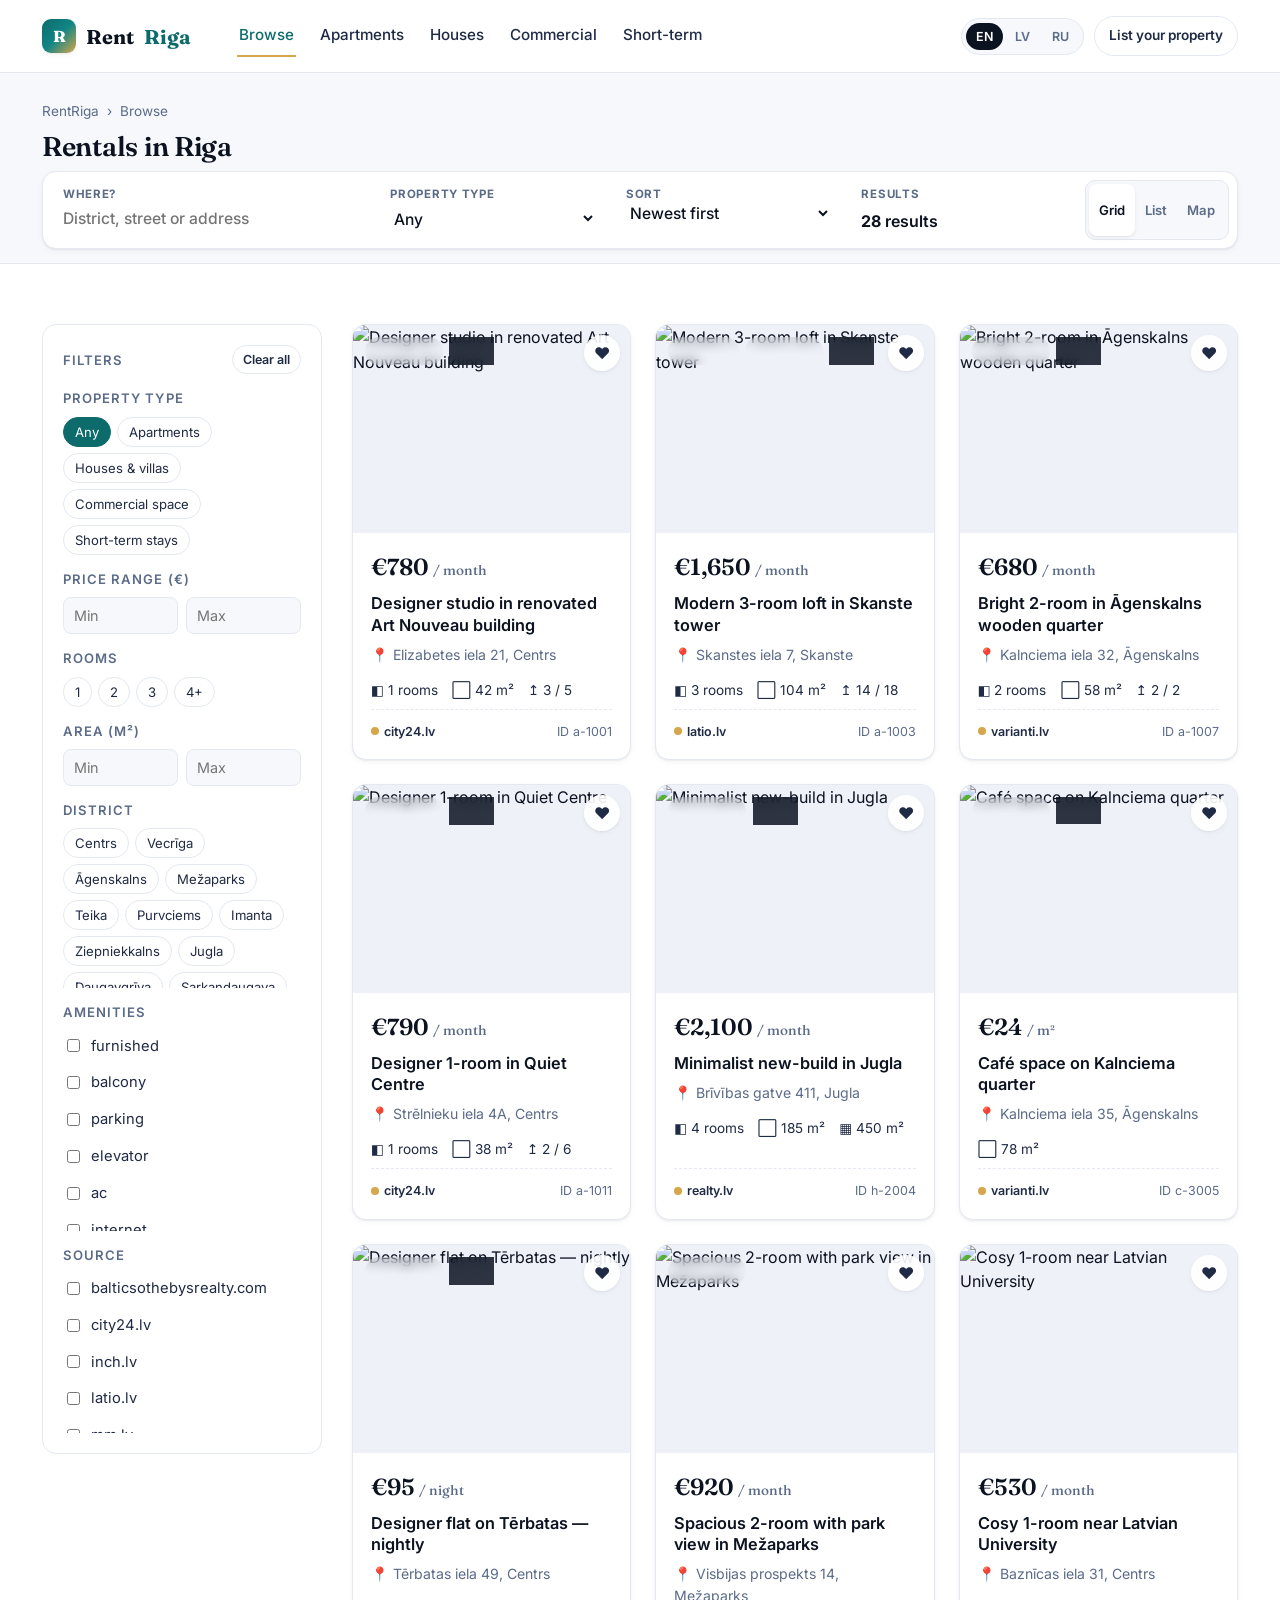
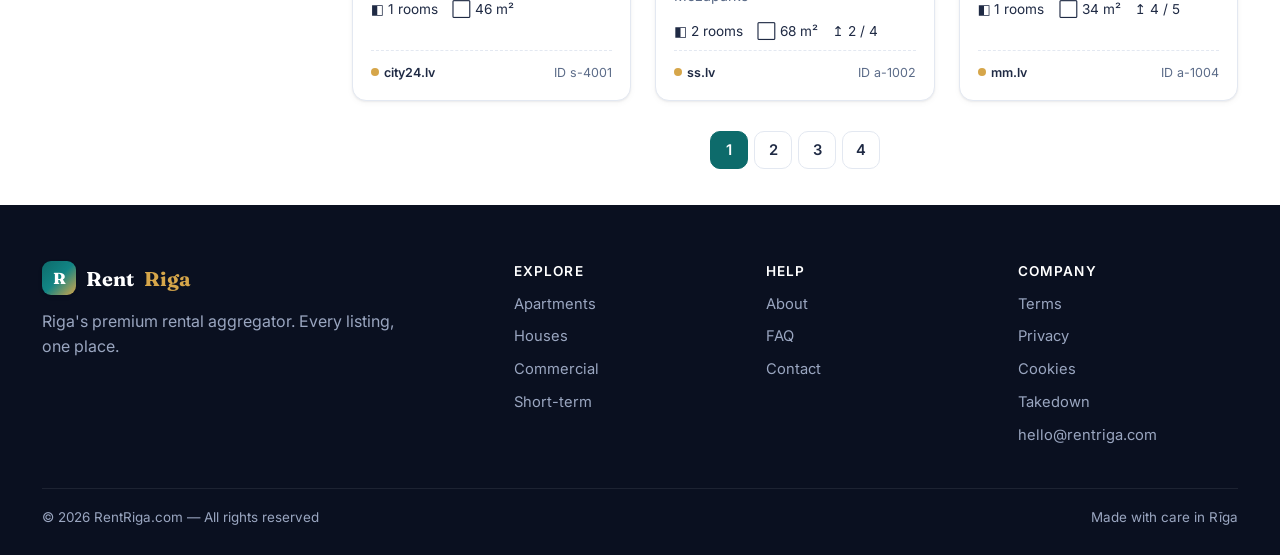
==== listings.html @ 9bfd9d5f "Initial commit — RentRiga static demo, scraper prototype, and strategy docs" ====
<!doctype html>
<html lang="en">
<head>
<meta charset="utf-8">
<meta name="viewport" content="width=device-width,initial-scale=1">
<title>Browse rentals in Riga — RentRiga</title>
<meta name="description" content="Search every rental listing in Riga — apartments, houses, commercial space and short-term stays — aggregated from 30+ Latvian property portals.">
<meta name="robots" content="index,follow">
<link rel="canonical" href="https://rentriga.com/listings.html">
<link rel="icon" type="image/svg+xml" href="/assets/icons/icon-192.svg">
<link rel="apple-touch-icon" href="/assets/icons/icon-512.svg">
<link rel="manifest" href="/manifest.json">
<meta name="theme-color" content="#0d6b6b">

<link rel="preconnect" href="https://fonts.googleapis.com">
<link rel="preconnect" href="https://fonts.gstatic.com" crossorigin>
<link href="https://fonts.googleapis.com/css2?family=Inter:wght@400;500;600;700&family=Fraunces:opsz,wght@9..144,500;9..144,600;9..144,700&display=swap" rel="stylesheet">
<link rel="stylesheet" href="assets/css/styles.css">
</head>
<body class="js-listings">

<header class="site-header">
  <div class="container nav">
    <a class="brand" href="index.html">
      <span class="brand-mark"><span>R</span></span>
      Rent<b>Riga</b>
    </a>
    <nav class="nav-links">
      <a href="listings.html" class="active" data-t="nav.browse">Browse</a>
      <a href="listings.html?type=apartment" data-t="nav.apartments">Apartments</a>
      <a href="listings.html?type=house" data-t="nav.houses">Houses</a>
      <a href="listings.html?type=commercial" data-t="nav.commercial">Commercial</a>
      <a href="listings.html?type=short_term" data-t="nav.shortterm">Short-term</a>
    </nav>
    <div class="nav-spacer"></div>
    <div class="nav-tools">
      <div class="lang-switch">
        <button data-lang="en" class="active">EN</button>
        <button data-lang="lv">LV</button>
        <button data-lang="ru">RU</button>
      </div>
      <a class="btn btn-ghost btn-sm" href="#" data-t="nav.list">List your property</a>
    </div>
  </div>
</header>

<!-- Search bar (compact) -->
<section class="page-head">
  <div class="container">
    <div class="crumbs">
      <a href="index.html">RentRiga</a> &nbsp;›&nbsp;
      <span data-t="nav.browse">Browse</span>
    </div>
    <h1 style="font-size:1.7rem;margin-bottom:10px">Rentals in Riga</h1>

    <div class="search-bar-compact" id="quickBar">
      <div class="search-field">
        <label data-t="search.where">Where?</label>
        <input id="fQ" data-t-ph="search.where_ph" placeholder="District, street or address">
      </div>
      <div class="search-field">
        <label data-t="lst.type">Property type</label>
        <select id="fTypeSel">
          <option value="" data-t="search.any">Any</option>
          <option value="apartment" data-t="cats.apt">Apartments</option>
          <option value="house" data-t="cats.hs">Houses</option>
          <option value="commercial" data-t="cats.cm">Commercial</option>
          <option value="short_term" data-t="cats.st">Short-term</option>
        </select>
      </div>
      <div class="search-field">
        <label data-t="lst.sort">Sort</label>
        <select id="fSort" class="sort-select" style="border:0;background:transparent;padding:0">
          <option value="new" data-t="lst.sort_new">Newest first</option>
          <option value="lowhi" data-t="lst.sort_lowhi">Price: low to high</option>
          <option value="hilo" data-t="lst.sort_hilo">Price: high to low</option>
          <option value="m2" data-t="lst.sort_m2">Largest first</option>
        </select>
      </div>
      <div class="search-field">
        <label data-t="lst.results">Results</label>
        <span id="resCount" style="padding-top:6px;font-weight:600"></span>
      </div>
      <div class="view-toggle">
        <button class="active" data-v="grid" data-t="lst.grid">Grid</button>
        <button data-v="list" data-t="lst.list">List</button>
        <button data-v="map" data-t="lst.map">Map</button>
      </div>
    </div>
  </div>
</section>

<section class="section-sm">
  <div class="container layout">

    <!-- FILTERS -->
    <aside class="filters">
      <div style="display:flex;justify-content:space-between;align-items:center;margin-bottom:8px">
        <h4 style="margin:0" data-t="lst.filters">Filters</h4>
        <button id="fClear" class="btn btn-ghost btn-sm" style="padding:6px 10px;font-size:.78rem" data-t="lst.clear">Clear all</button>
      </div>

      <h4 data-t="lst.type">Property type</h4>
      <div id="fTypeChips" class="chip-row">
        <button class="chip active" data-type="" type="button"><span data-t="search.any">Any</span></button>
        <button class="chip" data-type="apartment" type="button"><span data-t="cats.apt">Apartments</span></button>
        <button class="chip" data-type="house" type="button"><span data-t="cats.hs">Houses</span></button>
        <button class="chip" data-type="commercial" type="button"><span data-t="cats.cm">Commercial</span></button>
        <button class="chip" data-type="short_term" type="button"><span data-t="cats.st">Short-term</span></button>
      </div>

      <h4 data-t="lst.price_range">Price range (€)</h4>
      <div class="range-row">
        <input id="minPrice" type="number" placeholder="Min" min="0">
        <input id="maxPrice" type="number" placeholder="Max" min="0">
      </div>

      <h4 data-t="lst.rooms">Rooms</h4>
      <div id="fRoomChips" class="chip-row">
        <button class="chip" data-r="1" type="button">1</button>
        <button class="chip" data-r="2" type="button">2</button>
        <button class="chip" data-r="3" type="button">3</button>
        <button class="chip" data-r="4" type="button">4+</button>
      </div>

      <h4 data-t="lst.area">Area (m²)</h4>
      <div class="range-row">
        <input id="minArea" type="number" placeholder="Min" min="0">
        <input id="maxArea" type="number" placeholder="Max" min="0">
      </div>

      <h4 data-t="lst.district">District</h4>
      <div id="fDistricts" class="chip-row" style="max-height:160px;overflow:auto"></div>

      <h4 data-t="lst.amenities">Amenities</h4>
      <div id="fAmenities" class="check-list" style="max-height:200px;overflow:auto"></div>

      <h4 data-t="lst.source">Source</h4>
      <div id="fSources" class="check-list" style="max-height:160px;overflow:auto"></div>
    </aside>

    <!-- RESULTS -->
    <main>
      <div id="mapPane" style="display:none;margin-bottom:18px"></div>
      <div id="resultsGrid" class="listings-grid"></div>
      <div id="pager" class="pager"></div>
    </main>

  </div>
</section>

<footer class="site-footer">
  <div class="container">
    <div class="foot-grid">
      <div>
        <div class="brand" style="color:#fff">
          <span class="brand-mark"><span>R</span></span>
          Rent<b style="color:var(--accent)">Riga</b>
        </div>
        <p style="margin-top:14px;max-width:36ch" data-t="foot.tagline">Riga's premium rental aggregator. Every listing, one place.</p>
      </div>
      <div>
        <h4 data-t="foot.explore">Explore</h4>
        <a href="listings.html?type=apartment" data-t="nav.apartments">Apartments</a>
        <a href="listings.html?type=house" data-t="nav.houses">Houses</a>
        <a href="listings.html?type=commercial" data-t="nav.commercial">Commercial</a>
        <a href="listings.html?type=short_term" data-t="nav.shortterm">Short-term</a>
      </div>
      <div>
        <h4 data-t="foot.help">Help</h4>
        <a href="#" data-t="foot.about">About</a>
        <a href="#" data-t="foot.faq">FAQ</a>
        <a href="#" data-t="foot.contact">Contact</a>
      </div>
      <div>
        <h4 data-t="foot.company">Company</h4>
        <a href="terms.html" data-t="foot.terms">Terms</a>
        <a href="privacy.html" data-t="foot.privacy">Privacy</a>
        <a href="cookies.html">Cookies</a>
        <a href="takedown.html">Takedown</a>
        <a href="mailto:hello@rentriga.com">hello@rentriga.com</a>
      </div>
    </div>
    <div class="foot-bottom">
      <span data-t="foot.rights">© 2026 RentRiga.com — All rights reserved</span>
      <span>Made with care in Rīga</span>
    </div>
  </div>
</footer>

<script src="assets/js/data.js"></script>
<script src="assets/js/i18n.js"></script>
<script src="assets/js/app.js"></script>
</body>
</html>
---- assets/css/styles.css ----
/* ===========================================================
   RentRiga — Premium Rental Portal
   Single stylesheet, mobile-first, modern, no framework needed.
   =========================================================== */

:root{
  --bg:           #0b1220;
  --bg-soft:      #0f1830;
  --surface:      #ffffff;
  --surface-2:    #f6f8fc;
  --surface-3:    #eef1f7;
  --ink:          #0b1220;
  --ink-2:        #1f2a44;
  --muted:        #5b6b88;
  --line:         #e3e8f1;
  --primary:      #0d6b6b;     /* deep teal — calm, premium */
  --primary-2:    #0a5757;
  --accent:       #d6a64a;     /* warm amber — Riga rooftops */
  --accent-2:     #c08f33;
  --danger:       #c43d4b;
  --good:         #1f9d6a;
  --radius:       14px;
  --radius-sm:    10px;
  --shadow-sm:    0 1px 2px rgba(11,18,32,.06), 0 2px 6px rgba(11,18,32,.04);
  --shadow-md:    0 6px 18px rgba(11,18,32,.08), 0 2px 6px rgba(11,18,32,.05);
  --shadow-lg:    0 18px 50px rgba(11,18,32,.16);
  --maxw:         1240px;
  --font:         "Inter", "Helvetica Neue", system-ui, -apple-system, "Segoe UI", Roboto, sans-serif;
  --font-display: "Fraunces", "Playfair Display", Georgia, "Times New Roman", serif;
}

*,*::before,*::after{box-sizing:border-box}
html{scroll-behavior:smooth}
body{
  margin:0;
  font-family:var(--font);
  color:var(--ink);
  background:var(--surface);
  line-height:1.55;
  -webkit-font-smoothing:antialiased;
  text-rendering:optimizeLegibility;
}
img{max-width:100%;display:block}
a{color:inherit;text-decoration:none}
button{font-family:inherit;cursor:pointer;border:0;background:none}
input,select,textarea{font-family:inherit;color:inherit}

.container{max-width:var(--maxw);margin:0 auto;padding:0 22px}
.section{padding:64px 0}
.section-sm{padding:36px 0}

h1,h2,h3,h4{font-family:var(--font-display);font-weight:600;letter-spacing:-.01em;color:var(--ink);margin:0 0 .4em}
h1{font-size:clamp(2.1rem,4.4vw,3.4rem);line-height:1.05}
h2{font-size:clamp(1.6rem,2.6vw,2.2rem);line-height:1.15}
h3{font-size:1.2rem;line-height:1.3}
p{margin:.4em 0 .9em}
.lead{font-size:1.1rem;color:var(--ink-2)}
.muted{color:var(--muted)}

/* ---------- Header ---------- */
.site-header{
  position:sticky;top:0;z-index:50;
  background:rgba(255,255,255,.85);
  backdrop-filter:saturate(140%) blur(14px);
  -webkit-backdrop-filter:saturate(140%) blur(14px);
  border-bottom:1px solid var(--line);
}
.nav{display:flex;align-items:center;gap:28px;height:72px}
.brand{display:flex;align-items:center;gap:10px;font-family:var(--font-display);font-weight:700;font-size:1.25rem}
.brand-mark{
  width:34px;height:34px;border-radius:9px;
  background:linear-gradient(135deg,var(--primary) 0%, #128585 50%, var(--accent) 100%);
  display:grid;place-items:center;color:#fff;font-weight:800;letter-spacing:-.02em;
  box-shadow:var(--shadow-sm);
}
.brand-mark span{font-family:var(--font-display);font-size:1rem;line-height:1}
.brand b{color:var(--primary)}
.nav-links{display:flex;gap:22px;margin-left:18px}
.nav-links a{color:var(--ink-2);font-weight:500;font-size:.95rem;padding:8px 2px;border-bottom:2px solid transparent}
.nav-links a:hover, .nav-links a.active{color:var(--primary);border-bottom-color:var(--accent)}
.nav-spacer{flex:1}
.nav-tools{display:flex;align-items:center;gap:10px}
.lang-switch{display:inline-flex;align-items:center;background:var(--surface-2);border:1px solid var(--line);border-radius:999px;padding:4px;gap:2px}
.lang-switch button{font-size:.78rem;font-weight:600;padding:6px 10px;border-radius:999px;color:var(--muted)}
.lang-switch button.active{background:var(--ink);color:#fff}
.btn{
  display:inline-flex;align-items:center;justify-content:center;gap:8px;
  padding:11px 18px;border-radius:999px;font-weight:600;font-size:.93rem;
  transition:transform .12s ease, box-shadow .12s ease, background .12s ease, color .12s ease;
  white-space:nowrap;
}
.btn-primary{background:var(--primary);color:#fff}
.btn-primary:hover{background:var(--primary-2);box-shadow:var(--shadow-md);transform:translateY(-1px)}
.btn-ghost{background:transparent;color:var(--ink-2);border:1px solid var(--line)}
.btn-ghost:hover{background:var(--surface-2)}
.btn-accent{background:var(--accent);color:#1c1306}
.btn-accent:hover{background:var(--accent-2)}
.btn-sm{padding:8px 14px;font-size:.85rem}
.btn-lg{padding:14px 24px;font-size:1rem}

.mobile-toggle{display:none}

/* ---------- Hero ---------- */
.hero{
  position:relative;
  padding:80px 0 110px;
  color:#fff;
  background:
    radial-gradient(1100px 600px at 80% -20%, rgba(214,166,74,.22), transparent 60%),
    radial-gradient(900px 500px at 10% 110%, rgba(13,107,107,.5), transparent 60%),
    linear-gradient(135deg, #0b1220 0%, #11203a 50%, #0d6b6b 130%);
  overflow:hidden;
}
.hero::after{
  content:"";position:absolute;inset:0;
  background-image:url('data:image/svg+xml;utf8,<svg xmlns="http://www.w3.org/2000/svg" width="120" height="120" viewBox="0 0 120 120"><g fill="none" stroke="%23ffffff" stroke-opacity=".035" stroke-width="1"><path d="M0 60 Q30 0 60 60 T120 60"/><path d="M0 80 Q30 20 60 80 T120 80"/></g></svg>');
  opacity:.6;pointer-events:none;
}
.hero .container{position:relative;z-index:1}
.hero h1{color:#fff;max-width:18ch}
.hero h1 em{color:var(--accent);font-style:normal}
.hero p.lead{color:#cfd6e6;max-width:60ch;font-size:1.15rem}
.hero-meta{display:flex;flex-wrap:wrap;gap:18px 28px;margin-top:18px;color:#a9b5cc;font-size:.92rem}
.hero-meta b{color:#fff;font-weight:700;margin-right:6px}

.search-card{
  margin-top:38px;background:#fff;color:var(--ink);
  border-radius:18px;padding:14px;box-shadow:var(--shadow-lg);
  display:grid;grid-template-columns:1.4fr 1fr 1fr 1fr auto;gap:8px;align-items:stretch;
}
.search-field{display:flex;flex-direction:column;padding:8px 14px;border-radius:12px;transition:background .15s}
.search-field:hover{background:var(--surface-2)}
.search-field label{font-size:.72rem;font-weight:700;text-transform:uppercase;letter-spacing:.06em;color:var(--muted)}
.search-field input, .search-field select{
  border:0;background:transparent;padding:6px 0 4px;font-size:.98rem;font-weight:500;outline:none;width:100%;
}
.search-card .btn{align-self:stretch;padding:0 24px;border-radius:12px}
.search-tabs{display:flex;gap:6px;margin-bottom:18px;flex-wrap:wrap}
.search-tabs button{
  padding:9px 16px;border-radius:999px;background:rgba(255,255,255,.08);color:#cfd6e6;font-weight:500;font-size:.88rem;
  border:1px solid rgba(255,255,255,.12);
}
.search-tabs button.active{background:#fff;color:var(--ink);border-color:#fff}

/* ---------- Category cards ---------- */
.cat-grid{display:grid;grid-template-columns:repeat(4,1fr);gap:18px}
.cat-card{
  position:relative;border-radius:var(--radius);overflow:hidden;aspect-ratio:4/5;
  box-shadow:var(--shadow-sm);transition:transform .25s ease, box-shadow .25s ease;
}
.cat-card:hover{transform:translateY(-3px);box-shadow:var(--shadow-md)}
.cat-card img{width:100%;height:100%;object-fit:cover;transition:transform .6s ease}
.cat-card:hover img{transform:scale(1.05)}
.cat-card .ov{
  position:absolute;inset:0;background:linear-gradient(180deg, rgba(11,18,32,.05) 30%, rgba(11,18,32,.78) 100%);
}
.cat-card .meta{
  position:absolute;left:18px;right:18px;bottom:16px;color:#fff;
}
.cat-card .meta small{display:block;text-transform:uppercase;letter-spacing:.08em;font-size:.72rem;opacity:.85}
.cat-card .meta h3{color:#fff;margin:.15em 0 0;font-size:1.25rem}

/* ---------- Section heads ---------- */
.section-head{display:flex;justify-content:space-between;align-items:flex-end;margin-bottom:24px;gap:20px;flex-wrap:wrap}
.section-head .eyebrow{
  display:inline-block;color:var(--primary);font-weight:700;letter-spacing:.08em;text-transform:uppercase;font-size:.78rem;margin-bottom:6px;
}
.section-head h2{margin-bottom:0}
.section-head .actions{display:flex;gap:10px}

/* ---------- Listing card ---------- */
.listings-grid{display:grid;grid-template-columns:repeat(3,1fr);gap:24px}
.listings-grid.cols-2{grid-template-columns:repeat(2,1fr)}
.listing{
  background:#fff;border-radius:var(--radius);overflow:hidden;
  border:1px solid var(--line);box-shadow:var(--shadow-sm);
  transition:transform .2s ease, box-shadow .2s ease, border-color .2s;
  display:flex;flex-direction:column;
}
.listing:hover{transform:translateY(-3px);box-shadow:var(--shadow-md);border-color:#d4dbe8}
.listing-img{position:relative;aspect-ratio:4/3;overflow:hidden;background:var(--surface-3)}
.listing-img img{width:100%;height:100%;object-fit:cover;transition:transform .5s ease}
.listing:hover .listing-img img{transform:scale(1.04)}
.listing-badges{position:absolute;top:12px;left:12px;display:flex;gap:6px;flex-wrap:wrap}
.badge{
  background:rgba(255,255,255,.95);color:var(--ink);padding:5px 9px;border-radius:999px;
  font-size:.72rem;font-weight:700;letter-spacing:.02em;backdrop-filter:blur(6px);
}
.badge.accent{background:var(--accent);color:#1c1306}
.badge.dark{background:rgba(11,18,32,.85);color:#fff}
.badge.good{background:#dcf3e8;color:#0c6a44}
.fav{
  position:absolute;top:10px;right:10px;width:36px;height:36px;border-radius:50%;
  background:rgba(255,255,255,.9);display:grid;place-items:center;box-shadow:var(--shadow-sm);
  color:var(--ink-2);font-size:1rem;
}
.fav:hover{color:var(--danger)}
.fav.is-fav{color:var(--danger)}
.listing-body{padding:16px 18px 18px;display:flex;flex-direction:column;gap:8px;flex:1}
.listing-price{font-family:var(--font-display);font-size:1.45rem;font-weight:600;color:var(--ink)}
.listing-price small{font-size:.85rem;font-weight:500;color:var(--muted);margin-left:4px}
.listing-title{font-weight:600;font-size:1.02rem;color:var(--ink);line-height:1.3}
.listing-location{color:var(--muted);font-size:.88rem;display:flex;align-items:center;gap:5px}
.listing-feats{display:flex;gap:14px;margin-top:6px;color:var(--ink-2);font-size:.85rem;flex-wrap:wrap}
.listing-feats span{display:inline-flex;align-items:center;gap:4px}
.listing-foot{
  margin-top:auto;padding-top:12px;border-top:1px dashed var(--line);
  display:flex;justify-content:space-between;align-items:center;font-size:.78rem;color:var(--muted);
}
.source-tag{display:inline-flex;align-items:center;gap:5px;font-weight:600;color:var(--ink-2)}
.source-tag::before{
  content:"";width:8px;height:8px;border-radius:50%;background:var(--accent);
}

/* ---------- Trust strip ---------- */
.trust{background:var(--surface-2);border-top:1px solid var(--line);border-bottom:1px solid var(--line)}
.trust-row{display:grid;grid-template-columns:repeat(4,1fr);gap:18px;text-align:center;padding:36px 0}
.trust-row .big{font-family:var(--font-display);font-size:2rem;font-weight:600;color:var(--primary)}
.trust-row small{color:var(--muted);font-weight:500;text-transform:uppercase;font-size:.74rem;letter-spacing:.08em}

/* ---------- How it works ---------- */
.how{display:grid;grid-template-columns:repeat(3,1fr);gap:22px}
.how-step{background:#fff;border:1px solid var(--line);border-radius:var(--radius);padding:26px;box-shadow:var(--shadow-sm)}
.how-step .num{
  width:38px;height:38px;border-radius:50%;background:var(--primary);color:#fff;
  display:grid;place-items:center;font-weight:700;font-family:var(--font-display);
}
.how-step h3{margin-top:14px}

/* ---------- Sources strip ---------- */
.sources{background:var(--bg-soft);color:#cfd6e6}
.sources h2{color:#fff}
.sources .lead{color:#9aa6c0}
.source-pills{display:flex;flex-wrap:wrap;gap:8px;margin-top:18px}
.source-pills span{
  background:rgba(255,255,255,.06);border:1px solid rgba(255,255,255,.12);
  color:#cfd6e6;padding:7px 13px;border-radius:999px;font-size:.84rem;font-weight:500;
}

/* ---------- Footer ---------- */
.site-footer{background:#0a1020;color:#9aa6c0;padding:56px 0 28px}
.foot-grid{display:grid;grid-template-columns:2fr 1fr 1fr 1fr;gap:32px}
.foot-grid h4{color:#fff;font-family:var(--font);font-size:.85rem;text-transform:uppercase;letter-spacing:.08em}
.foot-grid a{display:block;padding:5px 0;color:#9aa6c0;font-size:.92rem}
.foot-grid a:hover{color:#fff}
.foot-bottom{
  border-top:1px solid rgba(255,255,255,.08);margin-top:36px;padding-top:18px;
  display:flex;justify-content:space-between;align-items:center;font-size:.84rem;flex-wrap:wrap;gap:10px;
}

/* ==============================
   LISTINGS PAGE (filters + map)
   ============================== */
.page-head{padding:28px 0 14px;border-bottom:1px solid var(--line);background:var(--surface-2)}
.crumbs{font-size:.85rem;color:var(--muted);margin-bottom:10px}
.crumbs a{color:var(--muted)}
.crumbs a:hover{color:var(--primary)}

.search-bar-compact{
  background:#fff;border:1px solid var(--line);border-radius:14px;padding:8px;
  display:grid;grid-template-columns:1.4fr 1fr 1fr 1fr auto;gap:6px;align-items:stretch;
  box-shadow:var(--shadow-sm);
}
.search-bar-compact .search-field{padding:6px 12px}

.layout{display:grid;grid-template-columns:280px 1fr;gap:30px;margin-top:24px}
.filters{
  position:sticky;top:90px;align-self:start;
  background:#fff;border:1px solid var(--line);border-radius:var(--radius);padding:20px;
}
.filters h4{font-family:var(--font);font-size:.82rem;text-transform:uppercase;letter-spacing:.08em;color:var(--muted);margin:14px 0 8px}
.filters h4:first-child{margin-top:0}
.range-row{display:grid;grid-template-columns:1fr 1fr;gap:8px}
.range-row input{
  width:100%;padding:9px 10px;border:1px solid var(--line);border-radius:8px;font-size:.9rem;background:var(--surface-2);
}
.check-list{display:flex;flex-direction:column;gap:6px}
.check{display:flex;align-items:center;gap:8px;font-size:.92rem;color:var(--ink-2);cursor:pointer;padding:4px 0}
.check input{accent-color:var(--primary)}
.chip-row{display:flex;flex-wrap:wrap;gap:6px}
.chip{
  padding:6px 11px;border:1px solid var(--line);border-radius:999px;font-size:.82rem;color:var(--ink-2);
  background:#fff;cursor:pointer;user-select:none;transition:all .12s;
}
.chip:hover{border-color:var(--primary);color:var(--primary)}
.chip.active{background:var(--primary);color:#fff;border-color:var(--primary)}

.results-head{display:flex;justify-content:space-between;align-items:center;margin-bottom:14px;flex-wrap:wrap;gap:10px}
.results-count{color:var(--muted);font-size:.92rem}
.results-count b{color:var(--ink)}
.view-toggle{display:inline-flex;background:var(--surface-2);border-radius:10px;border:1px solid var(--line);padding:3px}
.view-toggle button{padding:6px 10px;border-radius:8px;color:var(--muted);font-size:.82rem;font-weight:600}
.view-toggle button.active{background:#fff;color:var(--ink);box-shadow:var(--shadow-sm)}

.sort-select{padding:9px 12px;border:1px solid var(--line);border-radius:10px;background:#fff;font-size:.9rem}

.list-view .listing{flex-direction:row;align-items:stretch}
.list-view .listing-img{width:320px;flex-shrink:0;aspect-ratio:auto}
.list-view .listing-body{flex:1}

#mapPane{
  height:520px;border-radius:var(--radius);border:1px solid var(--line);overflow:hidden;
  background:linear-gradient(135deg,#e3eaf2,#cfd8e3);position:relative;
}
.map-listing-list{display:flex;flex-direction:column;gap:10px;max-height:520px;overflow-y:auto;padding-right:6px}

.pager{display:flex;justify-content:center;gap:6px;margin-top:30px}
.pager button{
  width:38px;height:38px;border-radius:10px;border:1px solid var(--line);background:#fff;
  font-weight:600;font-size:.92rem;color:var(--ink-2);
}
.pager button.active{background:var(--primary);color:#fff;border-color:var(--primary)}
.pager button:hover:not(.active){border-color:var(--primary);color:var(--primary)}

/* ==============================
   LISTING DETAIL PAGE
   ============================== */
.gallery{
  display:grid;grid-template-columns:2fr 1fr 1fr;grid-template-rows:1fr 1fr;
  gap:6px;height:480px;border-radius:var(--radius);overflow:hidden;margin-top:18px;
}
.gallery .g{background:var(--surface-3);overflow:hidden;position:relative}
.gallery .g img{width:100%;height:100%;object-fit:cover;transition:transform .5s}
.gallery .g:hover img{transform:scale(1.03)}
.gallery .g1{grid-row:1/3}
.gallery .more{
  position:absolute;right:12px;bottom:12px;background:rgba(11,18,32,.85);color:#fff;
  padding:8px 14px;border-radius:999px;font-size:.85rem;font-weight:600;display:flex;gap:6px;align-items:center;
}

.detail-layout{display:grid;grid-template-columns:1fr 360px;gap:36px;margin-top:30px}
.detail-block{margin-bottom:28px}
.detail-block h2{font-size:1.35rem;margin-bottom:10px}
.kvs{display:grid;grid-template-columns:repeat(3,1fr);gap:14px;padding:18px;background:var(--surface-2);border-radius:var(--radius)}
.kvs .kv small{display:block;text-transform:uppercase;color:var(--muted);font-size:.7rem;letter-spacing:.08em;margin-bottom:3px}
.kvs .kv b{font-weight:600;font-size:1rem;color:var(--ink)}
.amenities-list{display:grid;grid-template-columns:repeat(2,1fr);gap:10px 18px}
.amenities-list span{display:flex;align-items:center;gap:8px;color:var(--ink-2);font-size:.95rem}
.amenities-list span::before{
  content:"✓";color:var(--primary);font-weight:800;
}

.contact-card{
  position:sticky;top:90px;background:#fff;border:1px solid var(--line);border-radius:var(--radius);
  padding:22px;box-shadow:var(--shadow-sm);
}
.contact-card .price-big{font-family:var(--font-display);font-size:2rem;font-weight:600;color:var(--ink)}
.contact-card .price-big small{font-size:.95rem;color:var(--muted);font-weight:500}
.contact-card .form-row{margin-top:12px}
.contact-card input, .contact-card textarea{
  width:100%;padding:11px 13px;border:1px solid var(--line);border-radius:10px;font-size:.92rem;
  background:var(--surface-2);
}
.contact-card textarea{min-height:88px;resize:vertical}
.source-line{
  margin-top:14px;padding:12px;background:var(--surface-2);border-radius:10px;font-size:.83rem;color:var(--muted);
}
.source-line b{color:var(--ink-2)}

/* ---------- Mobile ---------- */
@media (max-width: 980px){
  .cat-grid{grid-template-columns:repeat(2,1fr)}
  .listings-grid{grid-template-columns:repeat(2,1fr)}
  .trust-row{grid-template-columns:repeat(2,1fr)}
  .how{grid-template-columns:1fr}
  .foot-grid{grid-template-columns:1fr 1fr}
  .search-card{grid-template-columns:1fr 1fr;gap:6px}
  .search-card .btn{grid-column:1/-1;padding:14px}
  .search-bar-compact{grid-template-columns:1fr 1fr;gap:6px}
  .search-bar-compact .btn{grid-column:1/-1}
  .layout{grid-template-columns:1fr}
  .filters{position:static}
  .detail-layout{grid-template-columns:1fr}
  .contact-card{position:static}
  .gallery{grid-template-columns:1fr 1fr;grid-template-rows:auto;height:auto}
  .gallery .g1{grid-column:1/-1;grid-row:auto;aspect-ratio:16/9}
  .gallery .g{aspect-ratio:4/3}
  .list-view .listing{flex-direction:column}
  .list-view .listing-img{width:100%}
}
@media (max-width: 640px){
  .nav-links{display:none}
  .listings-grid{grid-template-columns:1fr}
  .cat-grid{grid-template-columns:1fr 1fr}
  .trust-row{grid-template-columns:1fr 1fr}
  .foot-grid{grid-template-columns:1fr}
  .section{padding:48px 0}
  .hero{padding:60px 0 80px}
  .kvs{grid-template-columns:repeat(2,1fr)}
  .amenities-list{grid-template-columns:1fr}
}
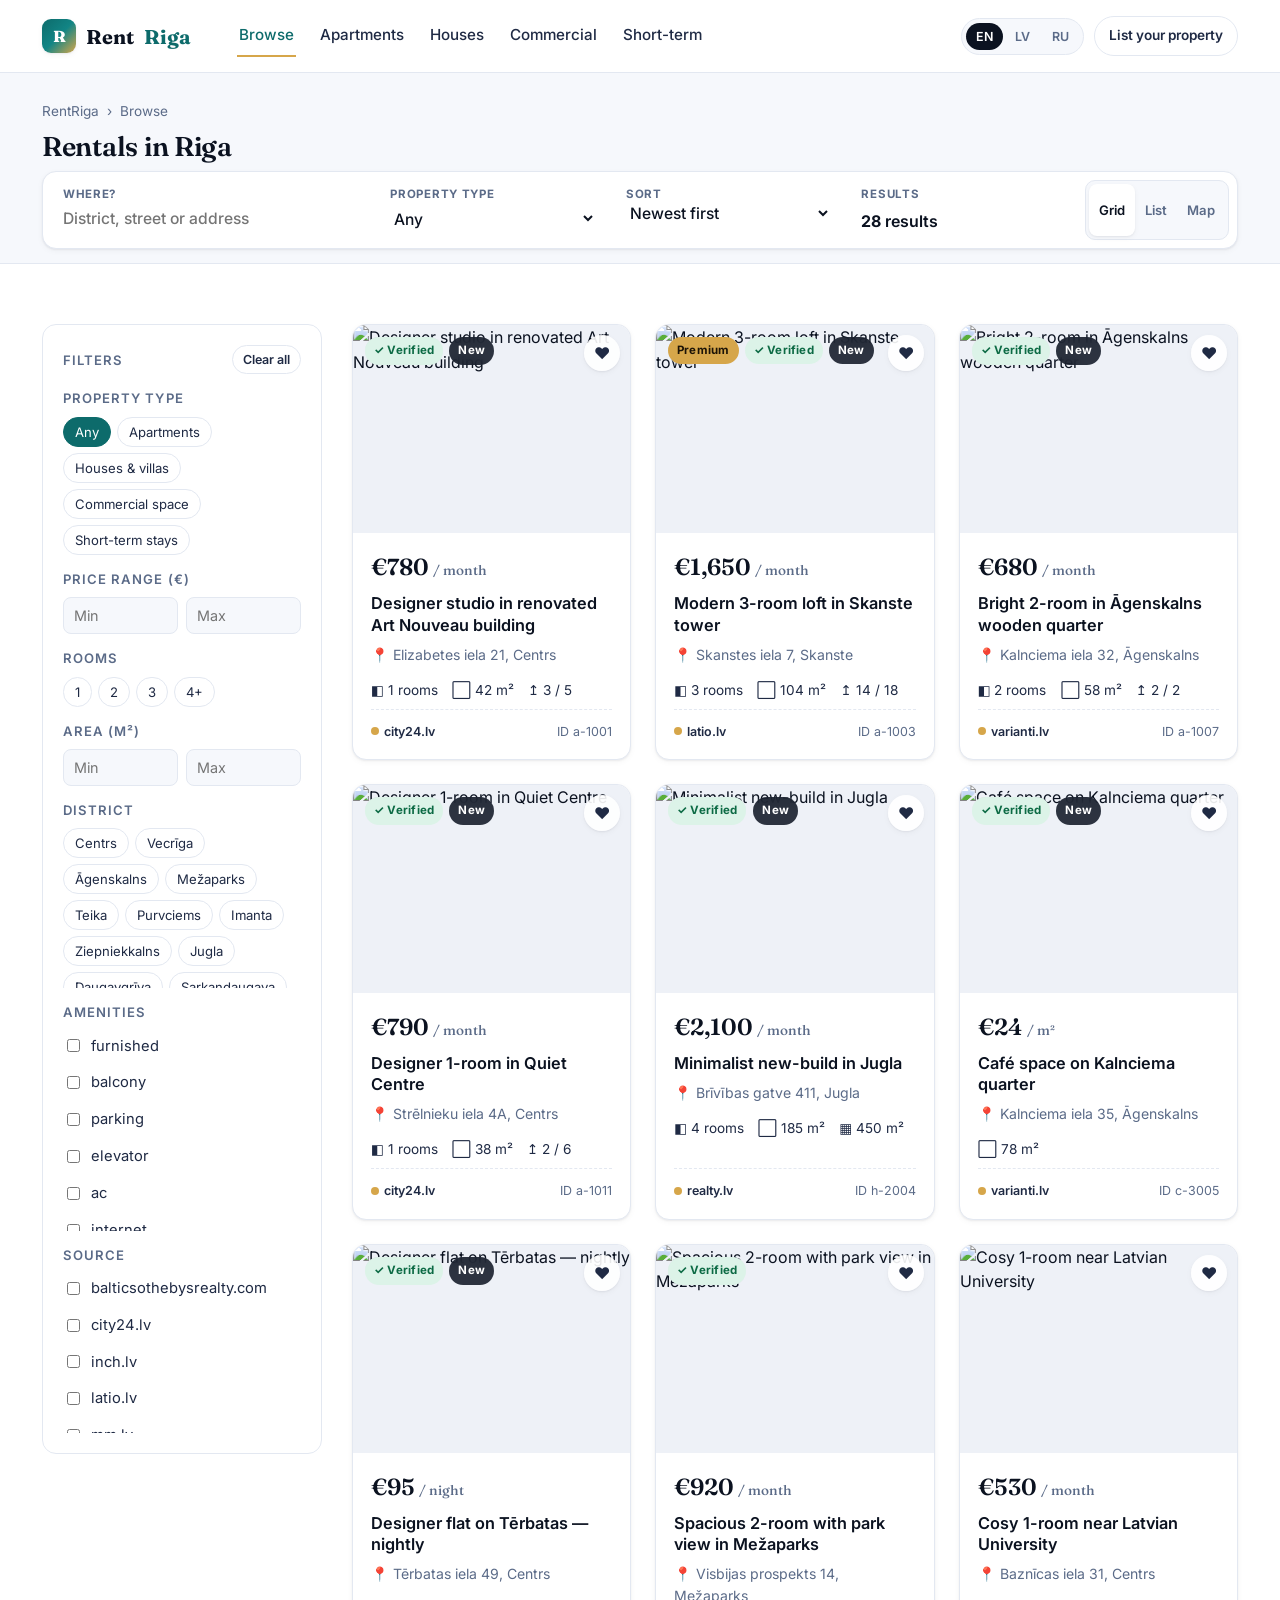
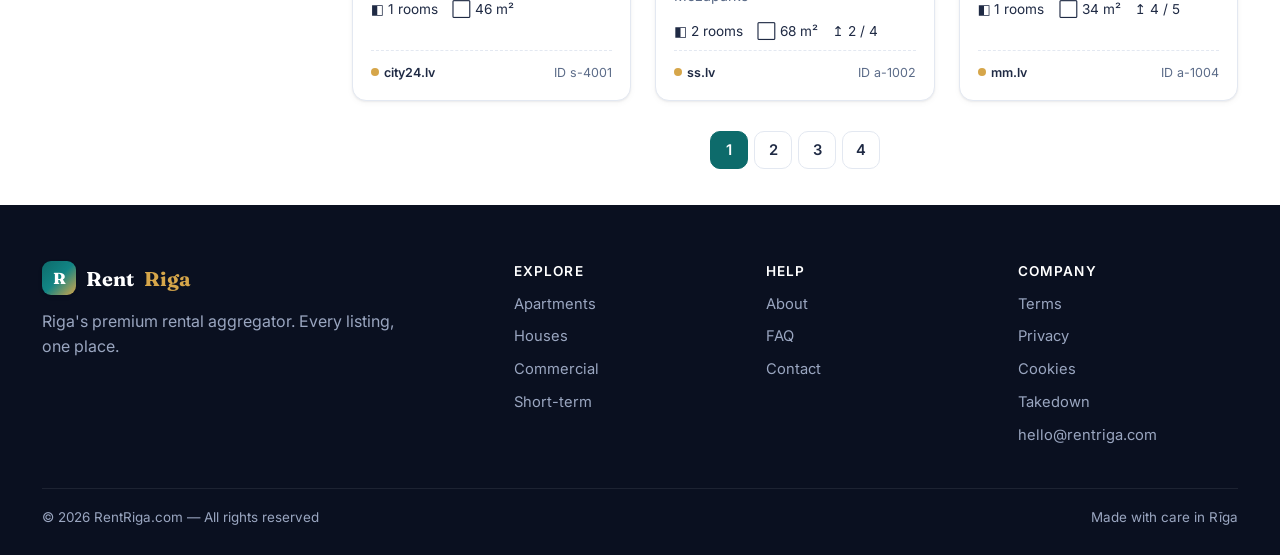
==== commit e0bfd301: "Add modular scraper framework + GitHub Actions automation" ====
--- a/listings.html
+++ b/listings.html
@@ -51,7 +51,10 @@
       <a href="index.html">RentRiga</a> &nbsp;›&nbsp;
       <span data-t="nav.browse">Browse</span>
     </div>
-    <h1 style="font-size:1.7rem;margin-bottom:10px">Rentals in Riga</h1>
+    <div style="display:flex;justify-content:space-between;align-items:baseline;flex-wrap:wrap;gap:10px">
+      <h1 style="font-size:1.7rem;margin-bottom:10px">Rentals in Riga</h1>
+      <span class="js-fresh"></span>
+    </div>
 
     <div class="search-bar-compact" id="quickBar">
       <div class="search-field">
--- a/assets/css/styles.css
+++ b/assets/css/styles.css
@@ -57,6 +57,12 @@
 .lead{font-size:1.1rem;color:var(--ink-2)}
 .muted{color:var(--muted)}
 
+/* ---------- Freshness pulse ---------- */
+@keyframes rrpulse{
+  0%,100%{box-shadow:0 0 0 3px rgba(31,157,106,.18)}
+  50%{box-shadow:0 0 0 8px rgba(31,157,106,0)}
+}
+
 /* ---------- Header ---------- */
 .site-header{
   position:sticky;top:0;z-index:50;
